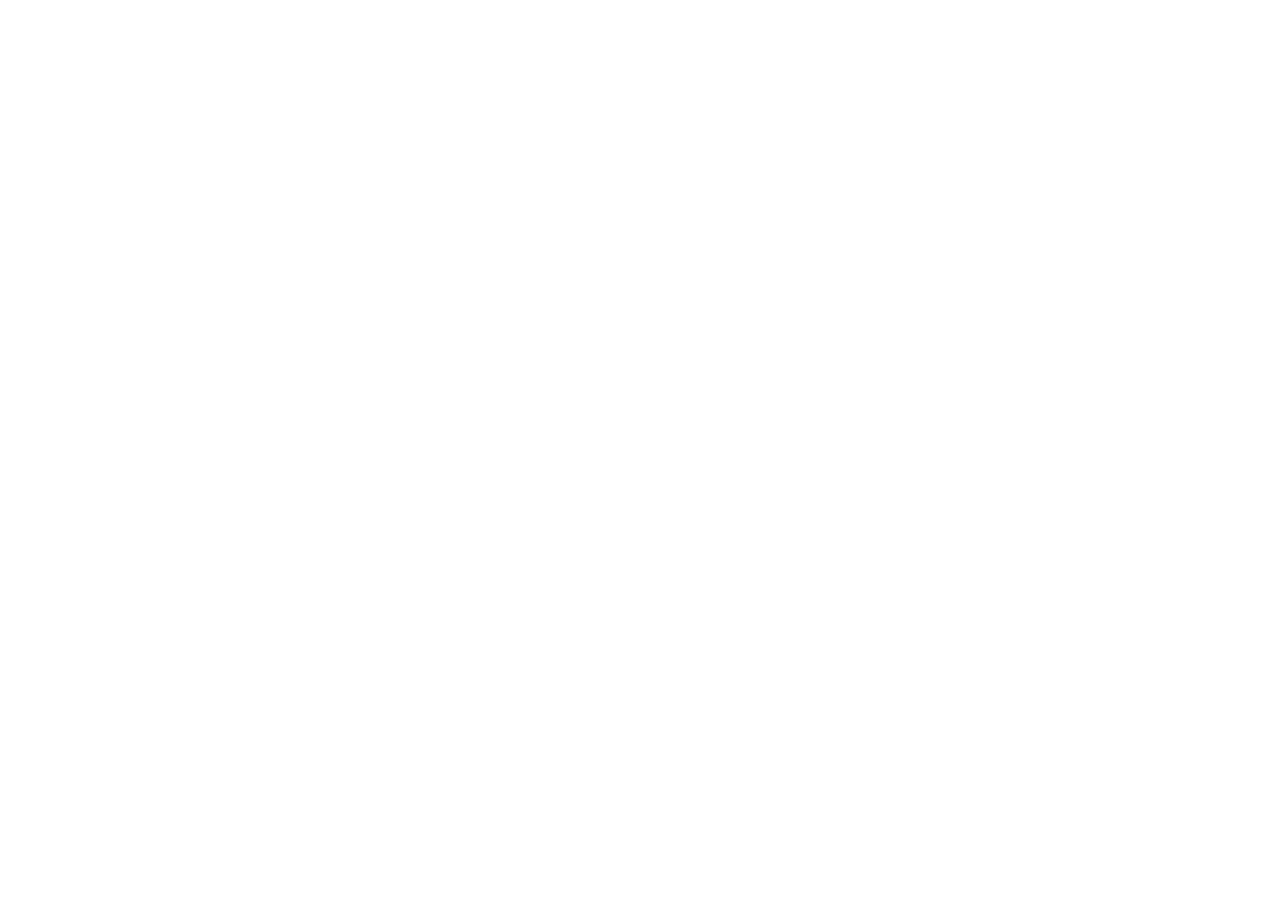
==== aula-portfolio/main.html @ 8ff70735 "first commit" ====
<!DOCTYPE html>
<html lang="pt-br">
<head>
    <meta charset="UTF-8">
    <meta name="viewport" content="width=device-width, initial-scale=1.0">
    <title> Portfolio </title>

    <link rel="stylesheet" href="css/styles.css">
</head>

<body>
    
    <header>
        <nav>
            
        </nav>
    </header>

</body>


</html>
---- aula-portfolio/css/styles.css ----
h1{
    color: orange;
}
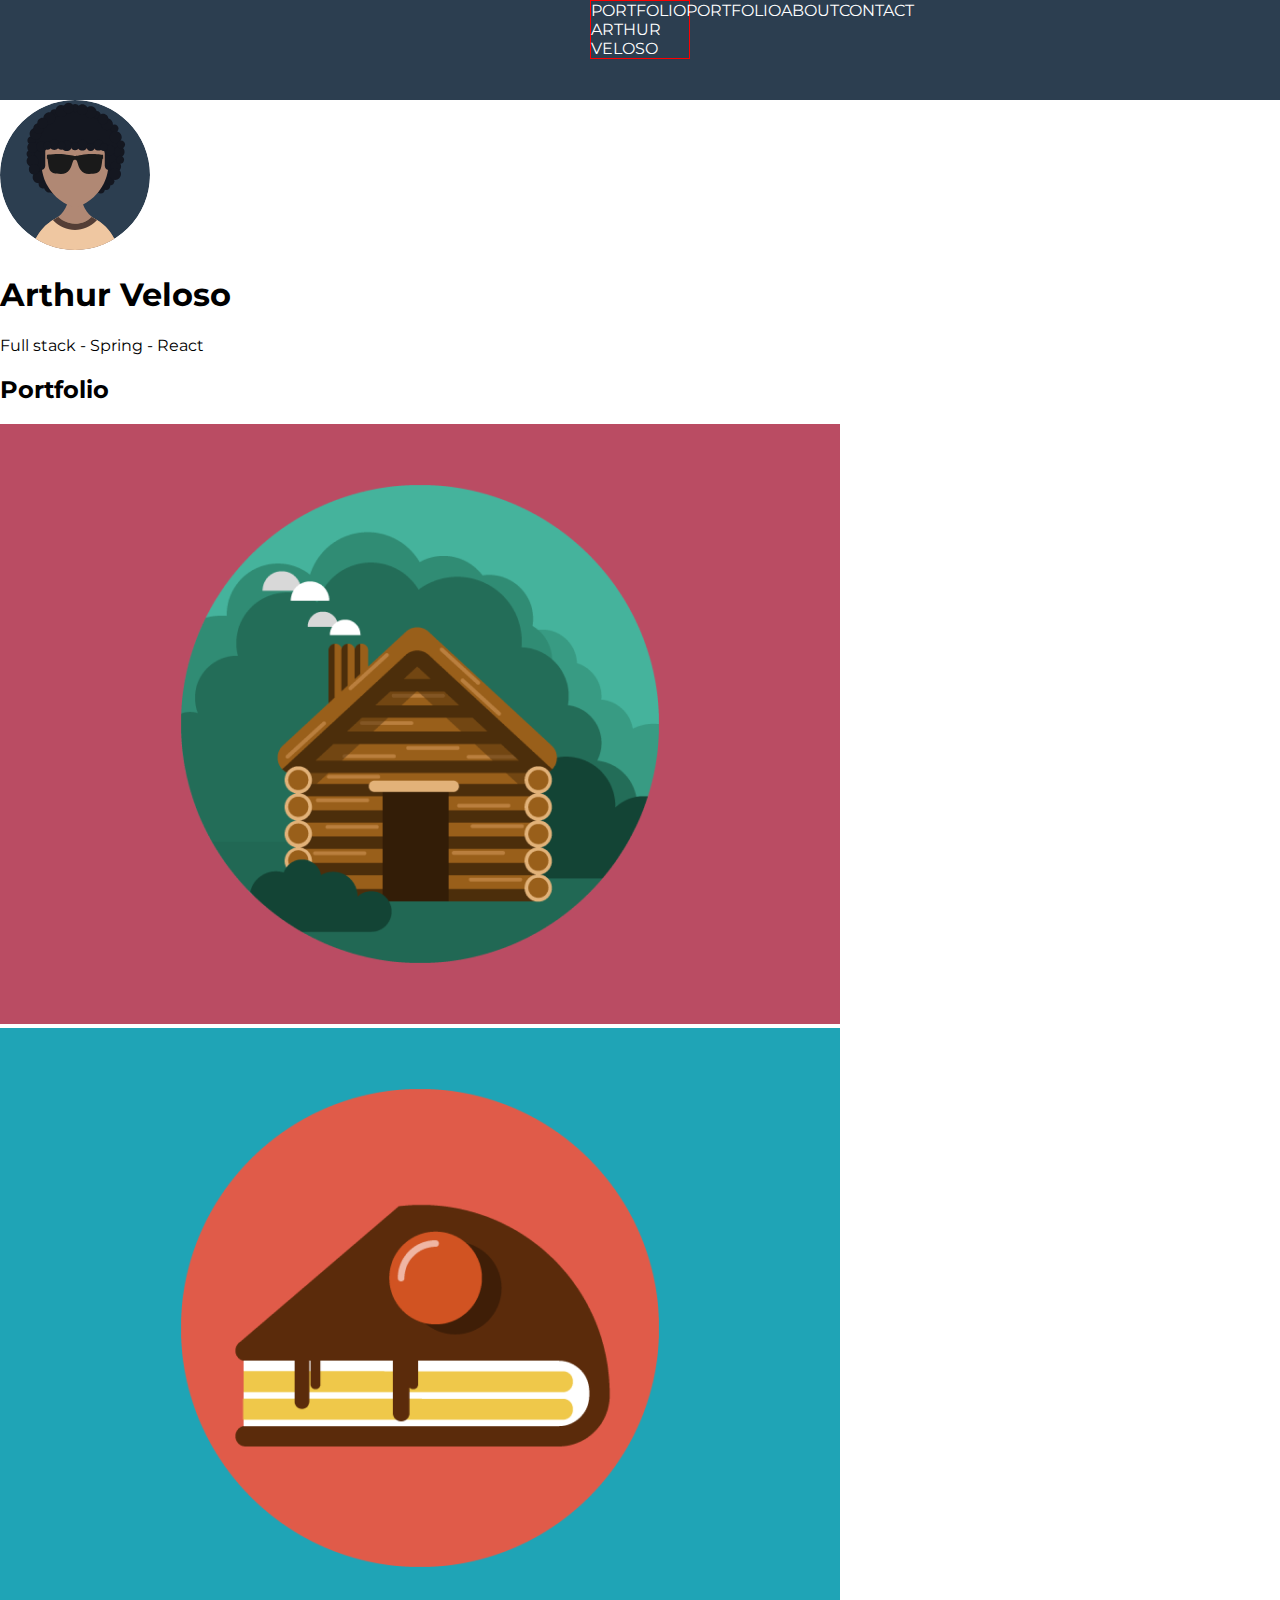
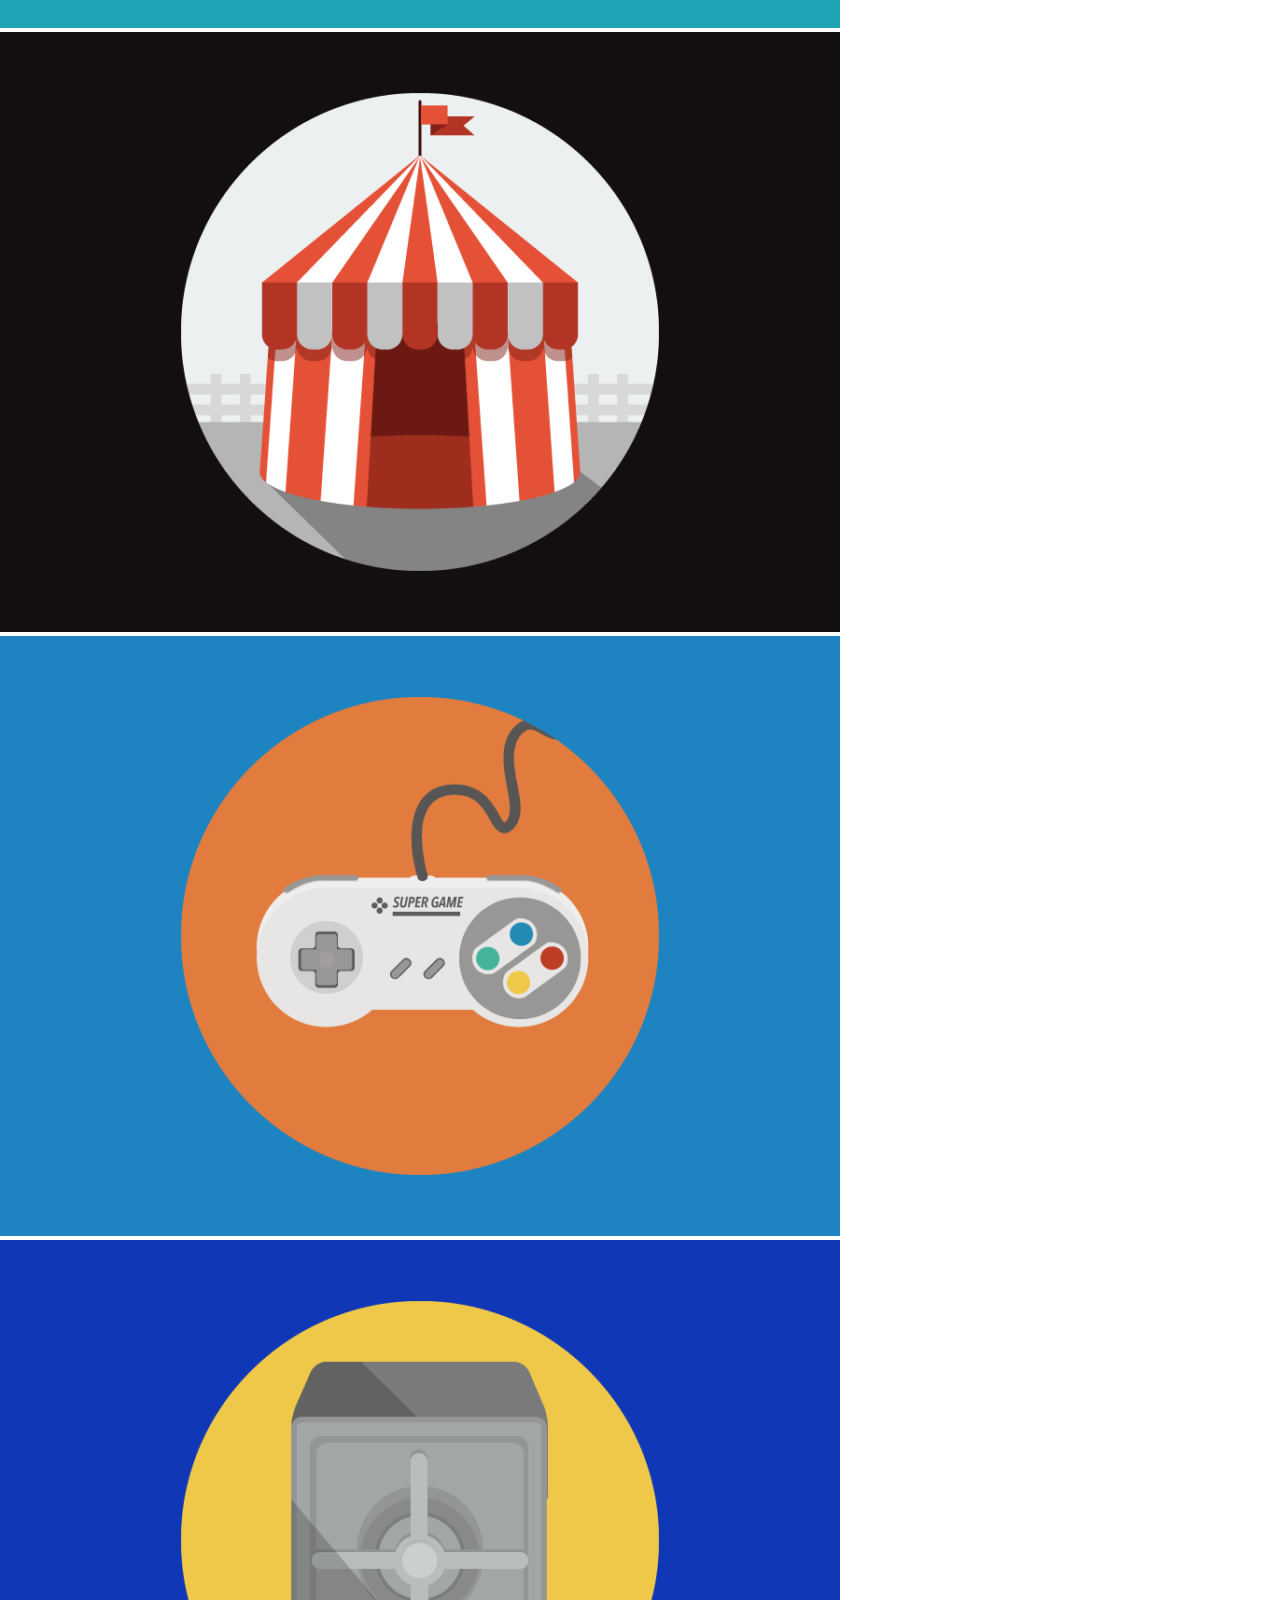
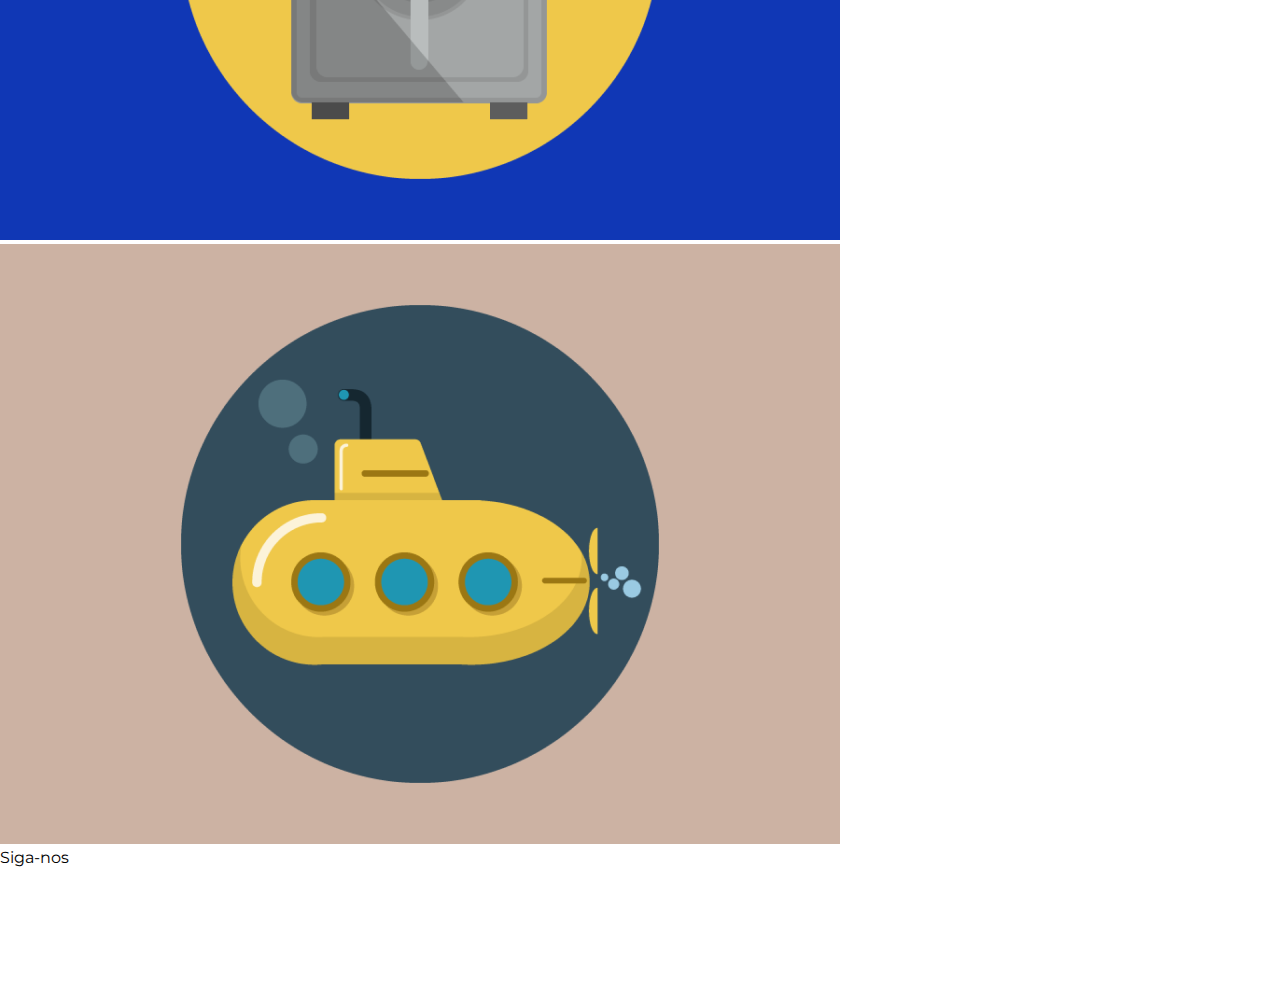
==== commit 50a78e93: "att1" ====
--- a/aula-portfolio/main.html
+++ b/aula-portfolio/main.html
@@ -1,20 +1,72 @@
 <!DOCTYPE html>
 <html lang="pt-br">
+
 <head>
     <meta charset="UTF-8">
     <meta name="viewport" content="width=device-width, initial-scale=1.0">
     <title> Portfolio </title>
-
-    <link rel="stylesheet" href="css/styles.css">
+    
+    <link rel="preconnect" href="https://fonts.googleapis.com">
+    <link rel="preconnect" href="https://fonts.gstatic.com" crossorigin>
+    <link href="https://fonts.googleapis.com/css2?family=Montserrat:wght@400;700&display=swap" rel="stylesheet">
+    
+    <link rel="stylesheet" href="css/styles.css"> <!-- Link para referênciar o CSS-->
 </head>
 
 <body>
-    
-    <header>
-        <nav>
-            
+
+    <header class="nav-container">
+        
+        <nav class="nav-main">
+            <a href=""> Portfolio Arthur Veloso </a>
+            <ul class="menu-items">
+                <li> <a href="#portfolio"> Portfolio </a> </li>
+                <li> <a href="#"> About</a> </li>
+                <li> <a href="https://github.com/ArthurVeloso0210" target="_blank"> Contact </a> </li>
+            </ul>
         </nav>
+
     </header>
+
+    <main>
+
+        <section>
+            <div>
+                <img src="img/profile.svg.svg" alt="profileImg">
+            </div>
+
+            <h1> Arthur Veloso </h1>
+            <p> Full stack - Spring - React </p>
+        </section>
+        <h2> Portfolio </h2>
+
+        <div>
+            <img src="img/portfolio1.png.png" alt="portfolio1">
+            <img src="img/portfolio2.png.png" alt="portfolio2">
+            <img src="img/portfolio3.png.png" alt="portfolio3">
+            <img src="img/portfolio4.png.png" alt="portfolio4">
+            <img src="img/portfolio5.png.png" alt="portfolio5">
+            <img src="img/portfolio6.png.png" alt="portfolio6">
+        </div>
+        <section>
+        </section>
+
+    </main>
+
+    <footer>
+
+        <div>
+            Siga-nos
+        </div>
+
+        <div>
+            <a href="https://www.instagram.com/arrthurveloso_/" target="_blank"><img src="img/insta.png.png"
+                    alt="insta-img"></a>
+                    <a href="https://www.youtube.com/channel/UC2oiRfOSuFOvXoItG3XXKPA" target="_blank"><img src="img/youtube.png.png"
+                        alt="youtube-img"></a>
+        </div>
+
+    </footer>
 
 </body>
 
--- a/aula-portfolio/css/styles.css
+++ b/aula-portfolio/css/styles.css
@@ -1,3 +1,37 @@
-h1{
-    color: orange;
-}+*{
+    box-sizing: border-box;
+}
+
+html, body{
+    padding: 0;
+    margin: 0;
+    font-family: "Montserrat", sans-serif;
+}
+
+
+.nav-container{
+    background-color: #2C3E50;
+    height: 100px;
+    width: 100%;
+}
+
+.nav-main{
+    width: 100%;
+    max-width: 100px;
+    margin:0 auto;
+    border: 1px solid red;
+    display: flex;
+}
+
+.nav-main a{
+    color: #fff;
+    text-transform: uppercase;
+    text-decoration: none;
+}
+
+.menu-items{
+    display: flex;
+    list-style-type: none;
+    margin: 0;
+    padding: 0;
+}
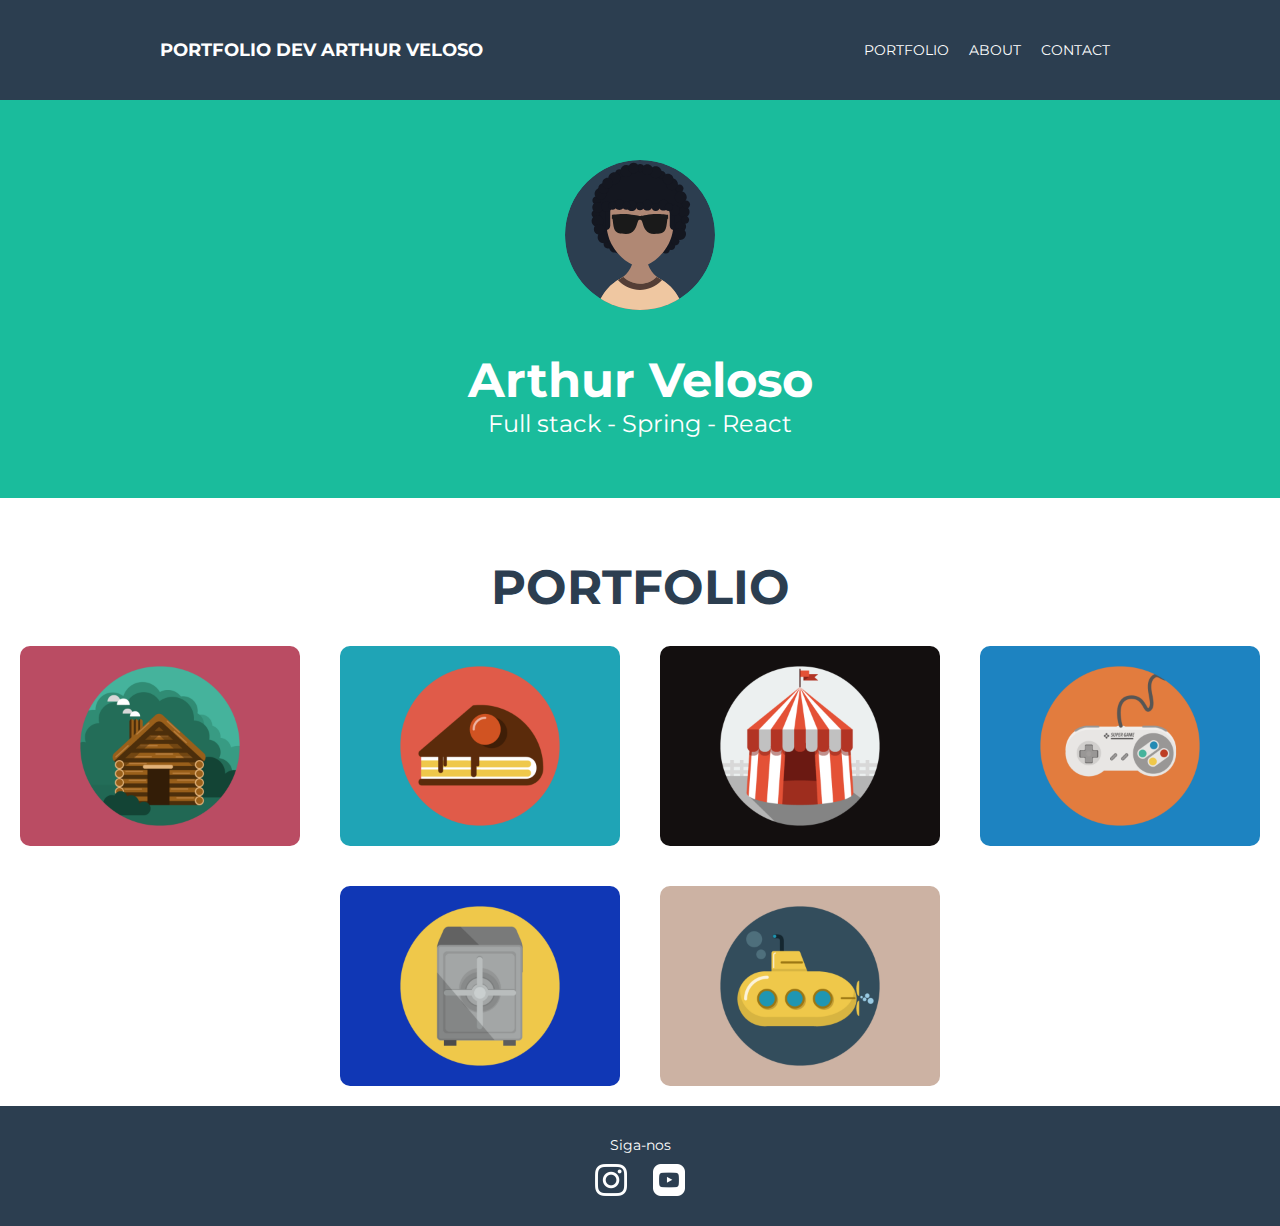
==== commit fc089776: "Conclusão do estilo" ====
--- a/aula-portfolio/main.html
+++ b/aula-portfolio/main.html
@@ -5,24 +5,25 @@
     <meta charset="UTF-8">
     <meta name="viewport" content="width=device-width, initial-scale=1.0">
     <title> Portfolio </title>
-    
+
     <link rel="preconnect" href="https://fonts.googleapis.com">
     <link rel="preconnect" href="https://fonts.gstatic.com" crossorigin>
     <link href="https://fonts.googleapis.com/css2?family=Montserrat:wght@400;700&display=swap" rel="stylesheet">
-    
+
     <link rel="stylesheet" href="css/styles.css"> <!-- Link para referênciar o CSS-->
 </head>
 
 <body>
 
-    <header class="nav-container">
-        
+    <header class="nav-container"> 
+        <!-- Todas as classes nos marcadores servem para serem citadas na animação do CSS, ou seja sempre que precisar estilizar um desses marcadores, lembre-se de atribuir uma classe a eles-->
+
         <nav class="nav-main">
-            <a href=""> Portfolio Arthur Veloso </a>
+            <a class="nav-brand">Portfolio Dev Arthur Veloso</a>
             <ul class="menu-items">
-                <li> <a href="#portfolio"> Portfolio </a> </li>
-                <li> <a href="#"> About</a> </li>
-                <li> <a href="https://github.com/ArthurVeloso0210" target="_blank"> Contact </a> </li>
+                <li><a href="#portfolio"> Portfolio </a> </li>
+                <li><a href="#">About</a></li>
+                <li><a href="https://github.com/ArthurVeloso0210" target="_blank"> Contact </a> </li>
             </ul>
         </nav>
 
@@ -30,23 +31,23 @@
 
     <main>
 
-        <section>
-            <div>
-                <img src="img/profile.svg.svg" alt="profileImg">
+        <section class="profile-container">
+            <div class="profile-image">
+                <img src="img/profile.svg.svg" alt="profileImg"> 
             </div>
 
-            <h1> Arthur Veloso </h1>
-            <p> Full stack - Spring - React </p>
-        </section>
-        <h2> Portfolio </h2>
+            <h1 class="profile-title"> Arthur Veloso </h1>
+            <p class="profile-description"> Full stack - Spring - React </p>
+        </section id="portfolio">
+        <h2 class="portfolio-title"> Portfolio </h2>
 
-        <div>
-            <img src="img/portfolio1.png.png" alt="portfolio1">
-            <img src="img/portfolio2.png.png" alt="portfolio2">
-            <img src="img/portfolio3.png.png" alt="portfolio3">
-            <img src="img/portfolio4.png.png" alt="portfolio4">
-            <img src="img/portfolio5.png.png" alt="portfolio5">
-            <img src="img/portfolio6.png.png" alt="portfolio6">
+        <div class="portfolio-container">
+            <img class="portfolio-item" src="img/portfolio1.png.png" alt="portfolio1">
+            <img class="portfolio-item" src="img/portfolio2.png.png" alt="portfolio2">
+            <img class="portfolio-item" src="img/portfolio3.png.png" alt="portfolio3">
+            <img class="portfolio-item" src="img/portfolio4.png.png" alt="portfolio4">
+            <img class="portfolio-item" src="img/portfolio5.png.png" alt="portfolio5">
+            <img class="portfolio-item" src="img/portfolio6.png.png" alt="portfolio6">
         </div>
         <section>
         </section>
@@ -55,15 +56,15 @@
 
     <footer>
 
-        <div>
+        <div class="footer-title">
             Siga-nos
         </div>
 
-        <div>
+        <div class="social-container">
             <a href="https://www.instagram.com/arrthurveloso_/" target="_blank"><img src="img/insta.png.png"
                     alt="insta-img"></a>
-                    <a href="https://www.youtube.com/channel/UC2oiRfOSuFOvXoItG3XXKPA" target="_blank"><img src="img/youtube.png.png"
-                        alt="youtube-img"></a>
+            <a href="https://www.youtube.com/channel/UC2oiRfOSuFOvXoItG3XXKPA" target="_blank"><img
+                    src="img/youtube.png.png" alt="youtube-img"></a>
         </div>
 
     </footer>
--- a/aula-portfolio/css/styles.css
+++ b/aula-portfolio/css/styles.css
@@ -1,3 +1,5 @@
+/* Elements */
+
 *{
     box-sizing: border-box;
 }
@@ -8,19 +10,38 @@
     font-family: "Montserrat", sans-serif;
 }
 
+footer {
+    height: 120px;
+    background-color:#2C3E50;
+    display: flex;
+    flex-direction: column;
+    align-items: center;
+
+}
+
+
+
+
+
+/* Classes, IDS */
 
 .nav-container{
-    background-color: #2C3E50;
+    background-color: #2C3E50; /* (O indicador do "class" se define com .) */
     height: 100px;
     width: 100%;
+    padding: 20px;
+    position: fixed;
+
+
 }
 
 .nav-main{
     width: 100%;
-    max-width: 100px;
+    max-width: 960px;
     margin:0 auto;
-    border: 1px solid red;
     display: flex;
+    flex-direction: column;
+    align-items: center ;
 }
 
 .nav-main a{
@@ -35,3 +56,107 @@
     margin: 0;
     padding: 0;
 }
+.menu-items li {
+    margin: 10px;
+    font-size: 14px;
+}
+
+.nav-brand{
+    font-size: 18px;
+    font-weight: 700;
+    margin-bottom: 5px;
+}
+
+.profile-container{
+    background-color:#1ABC9C;
+    color: #fff;
+    padding: 160px 0 60px 0;
+    display: flex;
+    flex-direction: column;
+    align-items: center ;
+}
+
+.profile-image img{ 
+    width: 150px;
+
+}
+
+.profile-title{
+    margin: 35px 0 0 0;
+    font-size: 2rem;
+}
+
+.profile-description{
+    margin: 0;
+    font-size: 1rem;
+}
+ 
+#portfolio{                                 /* (O indicador do "id" se define com #) */
+    width: 100%;
+    max-width: 960px;
+    margin: 0 auto;
+}
+
+.portfolio-title{
+    font-size: 2rem;
+    text-transform: uppercase;
+    text-align: center;
+    color: #2C3E50;
+    margin: 60px 0 10px 0;
+}
+
+.portfolio-item{
+    width: calc(100% - 40px);           /* (A largura da imagem (portfolio) será 100% da view port) */
+    max-width: 420px;
+    border-radius: 10px;
+    cursor: pointer;
+    margin: 20px;
+}
+.portfolio-container{
+    display: flex;
+    justify-content: center;
+    flex-wrap: wrap;
+    
+}
+
+.footer-title{
+    color: #FFFF;
+    font-size: 14px;
+    margin-top: 30px;
+
+}
+
+.social-container img {
+    width: 32px;
+    height: 32px;
+    margin: 10px;
+}
+
+@media(min-width: 576px){           /* Tudo que for colocado nas chaves, vai valera para o 576px em diante*/
+
+    html {
+        font-size: 20px;
+    }
+    
+}
+
+@media(min-width: 768px){           
+
+    html {
+        font-size: 24px;
+    }
+    .portfolio-item{
+        width: 280px;
+    }
+    .nav-container{
+        display: flex;
+    }
+    .nav-main{
+        flex-direction: row;
+        justify-content: space-between;
+
+    }
+    .nav-brand{
+        margin: 0;
+    }
+}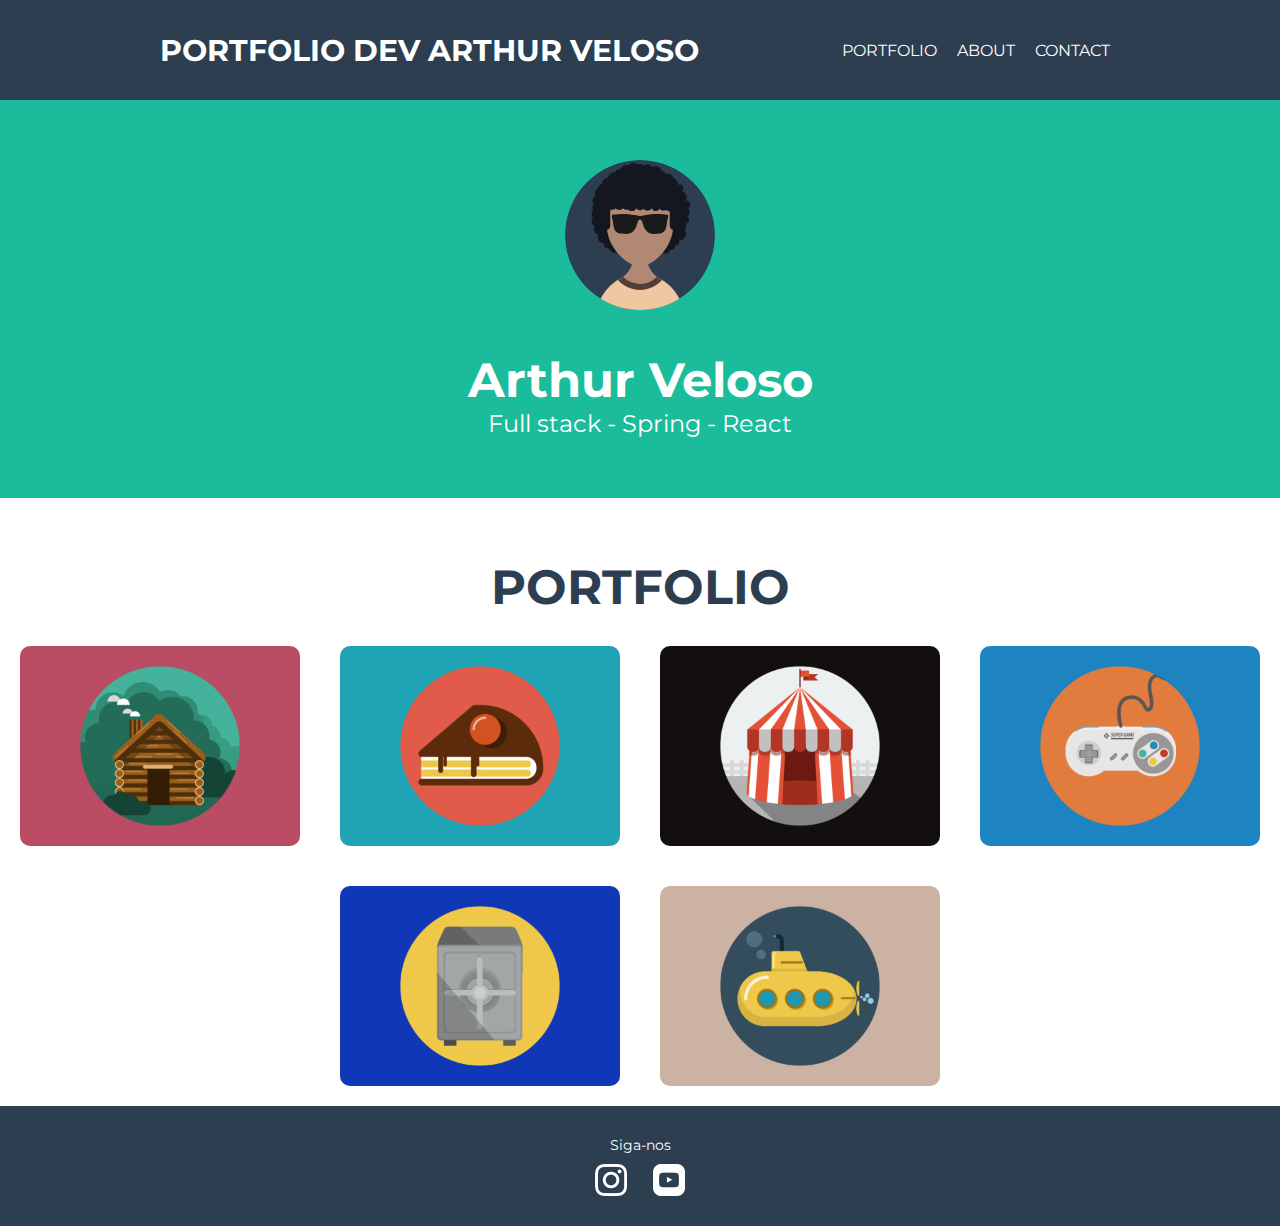
==== commit 00cd44be: "Conclusão do estilo" ====
--- a/aula-portfolio/main.html
+++ b/aula-portfolio/main.html
@@ -23,7 +23,7 @@
             <ul class="menu-items">
                 <li><a href="#portfolio"> Portfolio </a> </li>
                 <li><a href="#">About</a></li>
-                <li><a href="https://github.com/ArthurVeloso0210" target="_blank"> Contact </a> </li>
+                <li><a href="https://github.com/Arrthurveloso" target="_blank"> Contact </a> </li>
             </ul>
         </nav>
 
--- a/aula-portfolio/css/styles.css
+++ b/aula-portfolio/css/styles.css
@@ -132,7 +132,7 @@
     margin: 10px;
 }
 
-@media(min-width: 576px){           /* Tudo que for colocado nas chaves, vai valera para o 576px em diante*/
+@media(min-width: 576px){           /* Tudo que for colocado nas chaves, vai valer para o 576px em diante */
 
     html {
         font-size: 20px;
@@ -154,9 +154,13 @@
     .nav-main{
         flex-direction: row;
         justify-content: space-between;
-
     }
     .nav-brand{
-        margin: 0;
+        margin-bottom: 0;
+        font-size: 30px;
     }
+    .menu-items li {
+        font-size: 16px;
+    }
+    
 }